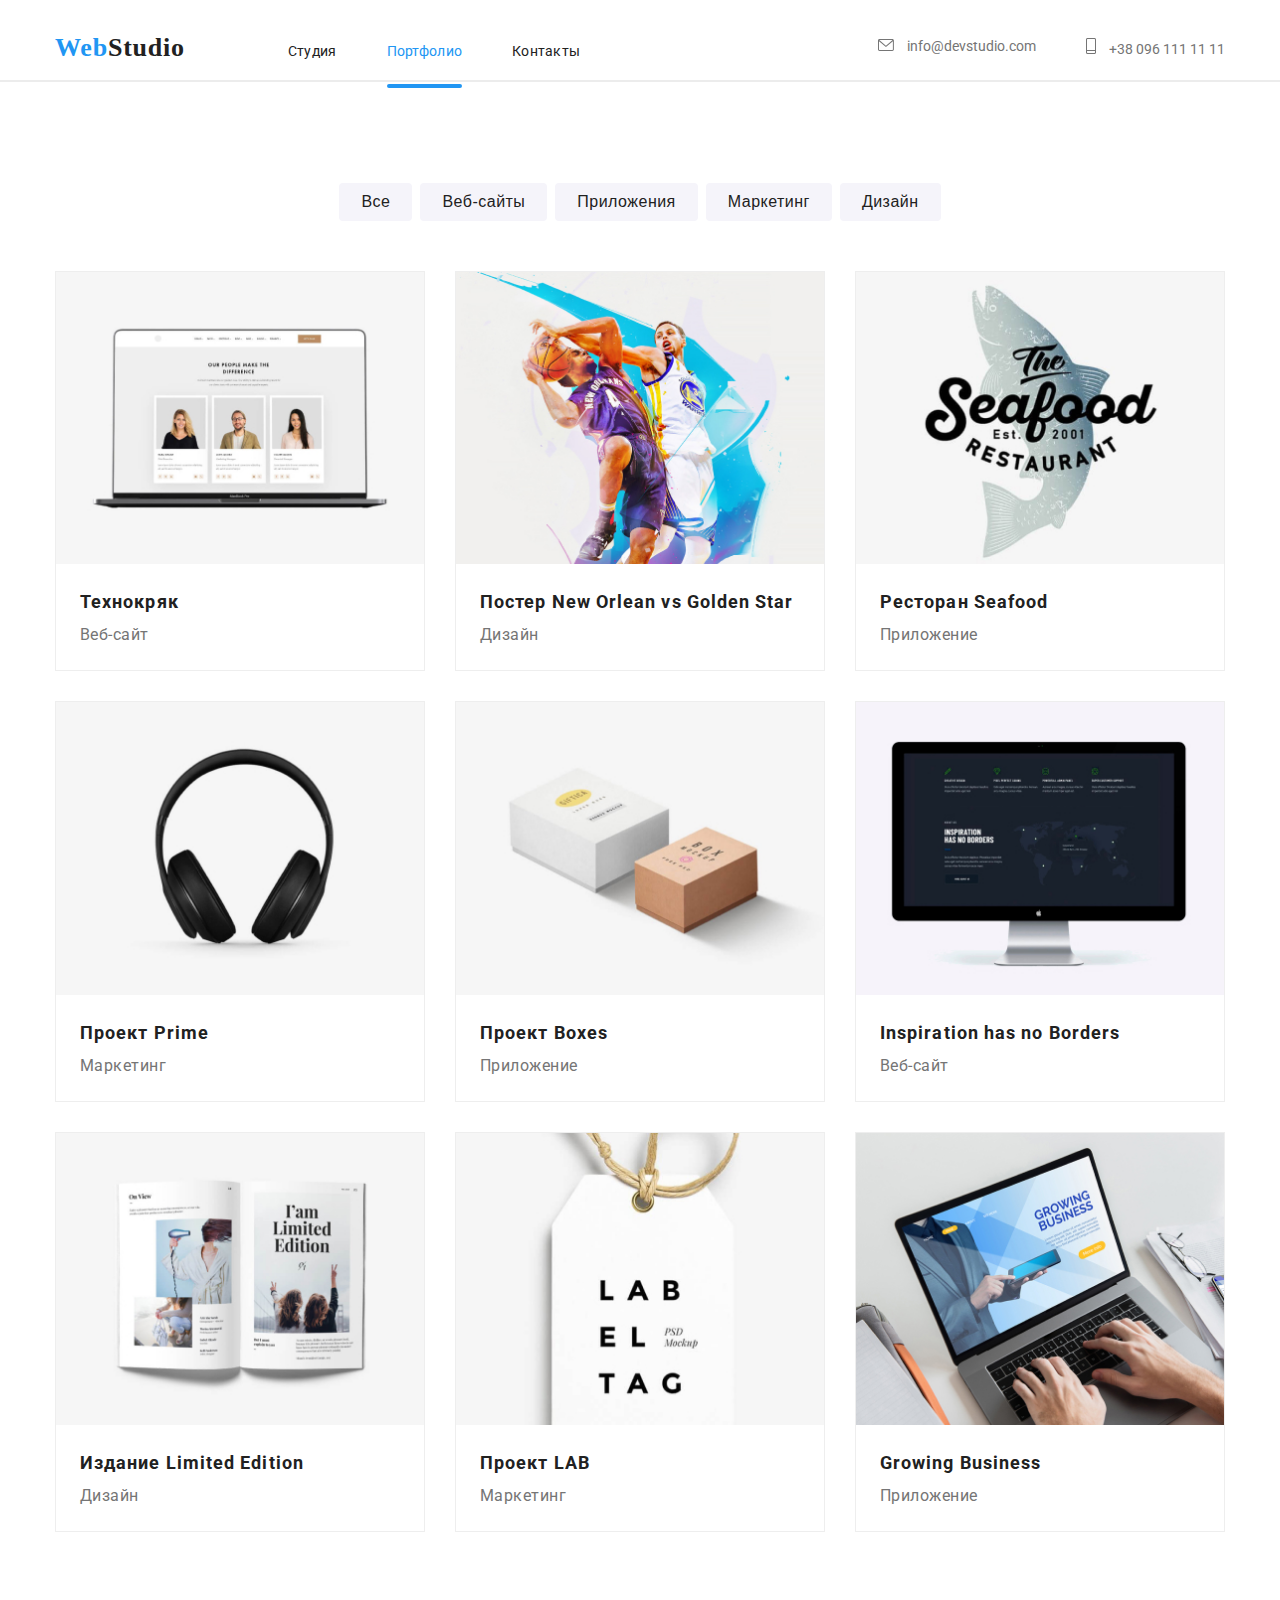
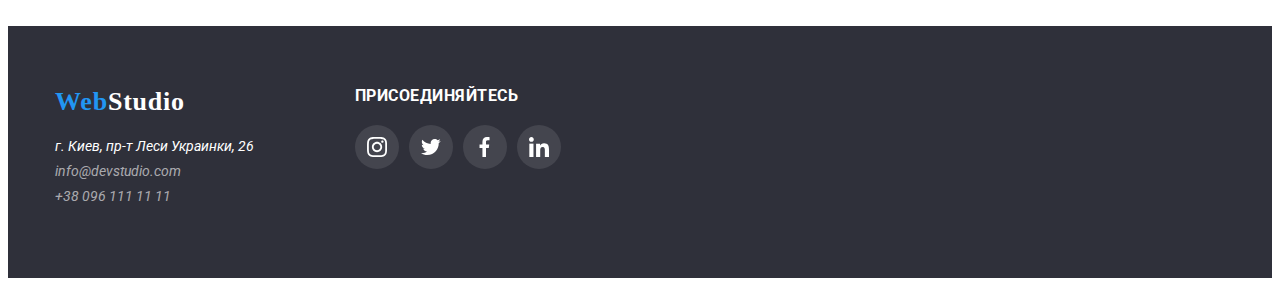
==== portfolio.html @ 0f7fd89b "2/3" ====
<!DOCTYPE html>
<html lang="ru">
<head>
  <meta charset="UTF-8">
  <meta name="viewport" content="width=device-width, initial-scale=1.0">
  <title>Портфолио</title>
  <link href="https://fonts.googleapis.com/css2?family=Roboto:wght@500&display=swap" rel="stylesheet">
  <link rel="stylesheet" href="https://cdnjs.cloudflare.com/ajax/libs/modern-normalize/1.0.0/modern-normalize.css" integrity="sha512-Zx6MlUMKSVJoQ+83OwhdILe8cSEsCzfqThJd7J/VA2UrK6Ctj85p+xzqfyuNXE5B1k25uUdmJ2OzItbBy9GHAQ==" crossorigin="anonymous" />
  <link rel="stylesheet" href="css/page.css">
</head>
<body>
  <header class="header">
    <div class="container header-container">
      <nav class="nav">
        <a href="./" class="logo"><span class="logo-blye">Web</span>Studio</a>
        <ul class="menu">
          <li class="nav-text">
            <a href="index.html" class="link text-nav">Студия</a>
          </li>
          <li class=" nav-text">
            <a href="#" class="link text-nav focus-studio">Портфолио</a>
          </li>
          <li class="nav-text">
            <a href="#contact" class="link text-nav">Контакты</a>
          </li>
        </ul>
      </nav>
      <ul class="nav-contact">
        <li class="link-contact">
          <a href="mailto:info@devstudio.com" class="link link-svg">
            <svg class="social-item-nav-svg">
              <use href="./photo/sprite/symbol-defs.svg#icon-mail"></use>
            </svg>
          info@devstudio.com</a>
        </li>
        <li class="link-contact">
          <a href="tel:+380961111111" class="link link-svg"> 
            <svg class="social-item-nav-svg phone-svg">
              <use href="./photo/sprite/symbol-defs.svg#icon-phone"></use>
            </svg>
          +38 096 111 11 11</a>
        </li>
      </ul>
    </div>
  </header>
  <div class="line"></div>
  <main class="main">
      <ul class="btn"> 
        <li class="button"><button type="button" class="services">Все</button></li>
        <li class="button"><button type="button" class="services">Веб-сайты</button></li>
        <li class="button"><button type="button" class="services">Приложения</button></li>
        <li class="button"><button type="button" class="services">Маркетинг</button></li>
        <li class="button"><button type="button" class="services">Дизайн</button></li>
      </ul>
      <section>
        <div class="container">
          <ul class="gallery">
            <li class="photo-item">
              <a class="link-galery" href="#">
                <img class="photo" src="photo/page/img.jpg" alt="Технокряк" width="370px" height="294px">
                <div class="containret-text-photo">
                  <h3 class="text-photo">Технокряк</h3>
                  <p class="text-photo-gray">Веб-сайт</p>
                </div>
              </a>
            </li>
            <li class="photo-item">
              <a class="link-galery" href="#">
                <img class="photo" src="photo/page/img-2.jpg" alt="Постер New Orlean vs Golden Star" width="370px" height="294px">
                <div class="containret-text-photo">
                  <h3 class="text-photo">Постер New Orlean vs Golden Star</h3>
                  <p class="text-photo-gray">Дизайн</p>
                </div>
            </a>
            </li>
            <li class="photo-item">
              <a class="link-galery" href="#">
                <img class="photo" src="photo/page/img-3.jpg" alt="Ресторан Seafood" width="370px" height="294px">
                <div class="containret-text-photo">
                  <h3 class="text-photo">Ресторан Seafood</h3>
                  <p class="text-photo-gray">Приложение</p> 
                </div>
              </a>
            </li>
            <li class="photo-item">
              <a class="link-galery" href="#">
                <img class="photo" src="photo/page/img-4.jpg" alt="Проект Prime" width="370px" height="294px">
                <div class="containret-text-photo">
                  <h3 class="text-photo">Проект Prime</h3>
                  <p class="text-photo-gray">Маркетинг</p>
                </div>
              </a>
            </li>
            <li class="photo-item">
              <a class="link-galery" href="#">
                <img class="photo" src="photo/page/img-5.jpg" alt="Проект Boxes" width="370px" height="294px">
                <div class="containret-text-photo">
                  <h3 class="text-photo">Проект Boxes</h3>
                  <p class="text-photo-gray">Приложение</p>
                </div>
              </a>
            </li>
            <li class="photo-item">
              <a class="link-galery" href="#">
                <img class="photo" src="photo/page/img-6.jpg" alt="Inspiration has no Borders" width="370px" height="294px">
                <div  class="containret-text-photo">
                  <h3 class="text-photo">Inspiration has no Borders</h3>
                  <p class="text-photo-gray">Веб-сайт</p>
                </div>
              </a>
            </li>
            <li  class="photo-item">
              <a class="link-galery" href="#">
                <img class="photo" src="photo/page/img-7.jpg" alt="Издание Limited Edition" width="370px" height="294px">
                <div class="containret-text-photo">
                  <h3 class="text-photo">Издание Limited Edition</h3>
                  <p class="text-photo-gray">Дизайн</p>
                </div>
              </a>
            </li>
            <li  class="photo-item">
              <a class="link-galery" href="#">
                <img class="photo" src="photo/page/img-8.jpg" alt="Проект LAB" width="370px" height="294px">
                <div class="containret-text-photo">
                  <h3 class="text-photo">Проект LAB</h3>
                  <p class="text-photo-gray">Маркетинг</p>
                </div>
              </a>
              </li>
              <li  class="photo-item">
                <a class="link-galery" href="#">
                  <img class="photo" src="photo/page/img-9.jpg" alt="Growing Business" width="370px" height="294px">
                  <div class="containret-text-photo">
                    <h3 class="text-photo">Growing Business</h3>
                    <p class="text-photo-gray">Приложение</p>
                  </div>
                </a>
            </li>
          </ul>
        </div>
      </section>
  </main>
  <footer class="footer">
    <div class="container-footer">
      <div>
      <a href="./" class="logo"><span class="logo-blye">Web</span>Studio</a>
      <address class="address">
        <ul>
          <li>
            <a href="https://goo.gl/maps/VjD2412M1aLJkWsU9" class="map link">г. Киев, пр-т Леси Украинки, 26</a>
          </li>
          <li>
            <a href="mailto:info@devstudio.com" class="link contact">info@devstudio.com</a>
          </li>
          <li>
            <a href="tel:+380961111111" id="contact" class="link contact">+38 096 111 11 11</a>
          </li>
        </ul>
      </address>
    </div>
      <div class="box-footer">
        <h3 class="footer-clases">присоединяйтесь</h3>
        <ul class="social-footer">
          <li class="social-list-footer">
            <a target="blank" class="social-link-footer-svg" href="https://www.instagram.com">
            <svg class="social-item-footer-svg">
              <use  href="./photo/sprite/symbol-defs.svg#icon-instagram"></use>
            </svg>  
          </a></li>
          <li class="social-list-footer">
            <a target="blank" class="social-link-footer-svg" href="https://twitter.com/home?lang=ru">
            <svg class="social-item-footer-svg">
              <use href="./photo/sprite/symbol-defs.svg#icon-twitter"></use>
            </svg>
          </a></li>
          <li class="social-list-footer">
            <a target="blank" class="social-link-footer-svg" href="https://twitter.com/home?lang=ru">
            <svg class="social-item-footer-svg">
              <use href="./photo/sprite/symbol-defs.svg#icon-facebook"></use>
            </svg>
          </a></li>
          <li class="social-list-footer">
            <a target="blank" class="social-link-footer-svg" href="https://www.linkedin.com">
            <svg class="social-item-footer-svg">
              <use href="./photo/sprite/symbol-defs.svg#icon-linkedin"></use>
            </svg>
          </a></li>
        </ul> 
      </div>
    </div>
  </footer>
</body>
</html>
---- css/page.css ----
:root{
    --main-color-text-gray:#757575;
    --accent-color-blue: #2196F3; 
    --background-color-white: #FFFFFF;
    --secondary-color-black: #212121;
    --bg-color-sektion: #2F303A;
    --bg-btn-color-white-gray: #F5F4FA;
}

*,
*::before,
*::after {
    box-sizing: inherit;
} 

html{
    box-sizing: border-box;
}

body{
    font-family: 'Roboto', sans-serif;
    font-size: 14px;
    color: var(--main-color-text-gray);
}

img{
    display: block;
    max-height: 100%;
    height: auto;
}

li{
    list-style: none;
}

h1, h2, h3, ul, p{
    margin: 0px;
    padding: 0px;
}

.container{
    width: 1200px;
    padding-left: 15px;
    padding-right: 15px;
    margin-right: auto;
    margin-left: auto;
}




        /* header */

.header{
    padding-top: 24px;
    padding-bottom: 25px;
    align-items: center;
    display: flex;
}
            
.header .container{
    display: flex;
}

.header-container {
    display: flex;
    align-items: center;
    justify-content: flex-end;
}

.nav{
    margin-right: auto;
}

.menu{
    display: inline-flex;
    
}

.nav-contact{
    display: inline-flex;
    
}

.nav-text{
    position: relative;
    color: var(--secondary-color-black);
    line-height: 1.142;
    letter-spacing: 0.02em;
    text-decoration: none;
    margin-right: 50px;
}    

.nav-text:last-child {
    margin-right: 0px;
}

.link-contact{
    margin-right: 50px;
}

.link-contact:last-child{
    margin-right: 0px;
}

.social-item-nav-svg{
    height: 12px;
    width: 16px;
    fill: var(--main-color-text-gray);
    margin-right: 10px;
}

.link-svg:hover .social-item-nav-svg{
    fill: var(--accent-color-blue);
}

.logo{
    font-family: 'raleway', 'sans-serif';
    color: var(--secondary-color-black);
    text-decoration: none;
    font-weight: bold;
    font-size: 26px;
    line-height: 1.23;
    letter-spacing: 0.03em;
    margin-right: 100px;
}

.logo-blye{
    color: var(--accent-color-blue);
}

.line{
    position: absolute;
    width: 1600px;
    height: 0px;
    left: 0px;
    top: 80px;
    border: 1px solid #ECECEC;
}

.phone-svg{
    height: 16px;
    width: 10px;
    fill: var(--main-color-text-gray);
}

.text-nav::after {
    content: "";
    position: absolute; 
    margin-top: 25px;
    border-radius: 2px;
    border: 2px solid var(--accent-color-blue);
    display: block;
    left: 0;
    right: 0;
    background-color: var(--accent-color-blue);
    pointer-events: none;
    opacity: 0;
}

.text-nav:hover::after,
.text-nav:focus::after{
    opacity: 1;
}

.focus-studio::after{
    opacity: 1;
}

.text-nav.focus-studio{
    color: var(--accent-color-blue);
}

        /* link */

.link-galery{
    display: block;
    text-decoration: none;
    color: inherit;
    width: 100%;
    height: 100%;
}



.link{
    text-decoration: none;
    color: inherit;
}

.link:focus,
.link:hover{
    color: var(--accent-color-blue);
}

    /* button */
    
.services{
    color: var(--secondary-color-black);
    background-color: var(--bg-btn-color-white-gray);
    font-size: 16px;
    line-height: 1.62;
    letter-spacing: 0.03em;
    border-radius: 4px;
    padding: 6px 22px; 
    border: none; 
    outline: none;   
} 

.btn{
    display: flex;
    flex-wrap: wrap;
    justify-content: center;
}

.button:not(:last-child){
    margin-right: 8px;
}

.services:hover,
.services:focus{
    background-color: var(--accent-color-blue);
    color: var(--background-color-white);
}

    /* main */

.main{
    padding-top: 94px;
    padding-bottom: 94px;
}

.gallery{
    display: flex;
    flex-wrap: wrap;
}

.link-galery:hover,
.link-galery:focus{
    box-shadow: 0px 1px 1px rgba(0, 0, 0, 0.12), 0px 4px 4px rgba(0, 0, 0, 0.06), 1px 4px 6px rgba(0, 0, 0, 0.16);  
}

.photo{
    width: 100%;
}

.photo-item{
    border: 1px solid #EEEEEE;
    width: 370px;
    height: auto;
    margin-top: 50px;
}

.photo-item:not(:nth-child(3n + 1)){
    margin-left: 30px;
}

.photo-item:nth-child(n + 4){
    margin-top: 30px;
}

.containret-text-photo{
    padding: 20px 24px;
}

.text-photo{
    color: var(--secondary-color-black);
    font-weight: bold;
    font-size: 18px;
    line-height: 2;
    letter-spacing: 0.06em;
}

.text-photo-gray{
    font-size: 16px;
    line-height: 1.87;
    letter-spacing: 0.03em;
}

    /* footer */

.footer{
    background-color: var(--bg-color-sektion);
    height: 252px;
    padding-top: 60px;
}

.footer .logo{
    color: var(--background-color-white);
}

.address{
    margin-top: 20px;
}

.map{
    color: var(--background-color-white);
}

.contact{
    color: rgba(255, 255, 255, 0.6);
}

.address li{
    margin-bottom: 9px;
}



.link-svg:hover .social-item-nav-svg,
.link-svg:focus .social-item-nav-svg{
    fill: var(--accent-color-blue);
}

.social-item-footer-svg{
    width: 20px;
    height: 20px;
    fill: var(--background-color-white);
}

.social-list-footer{
    margin-left: auto;
    margin-right: auto;
}


.social-link-footer-svg{
    display: flex;
    width: 44px;
    height: 44px;
    border-radius: 50%;
    align-items: center;
    justify-content: center;
    background-color: rgba(255, 255, 255, 0.1);
    margin-right: 10px;
}

.social-footer{
    display: flex;
    margin-top: 20px;
}

.social-link-footer-svg:hover,
.social-link-footer-svg:focus{
    background-color: var(--accent-color-blue);
}

.footer-clases{
    text-transform: uppercase;
    color: var(--background-color-white);
    font-weight: bold;
    font-size: 1.166;
    letter-spacing: 0.03em;
}

.container-footer{
    display: flex;
    width: 1200px;
    padding-left: 15px;
    padding-right: 15px;
    margin-right: auto;
    margin-left: auto;
}

.box-footer{
    margin-left: 70px;
}
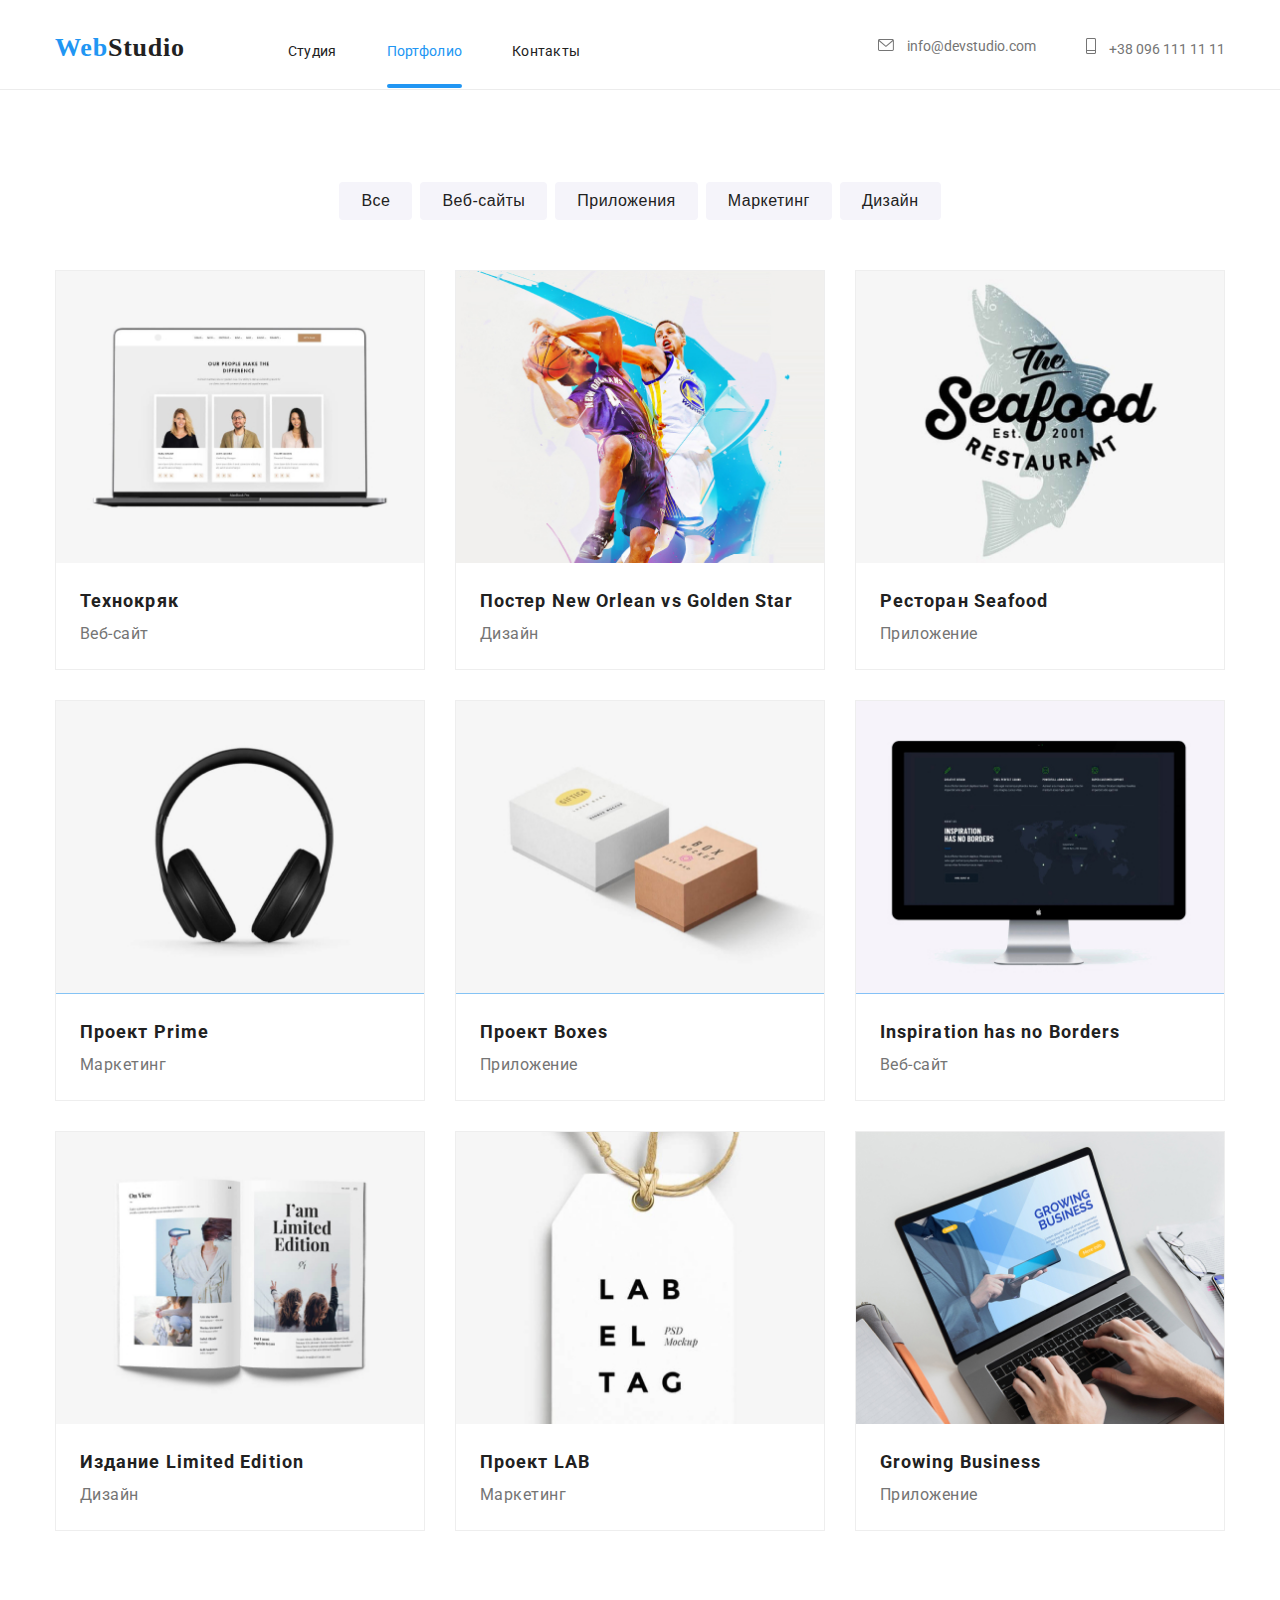
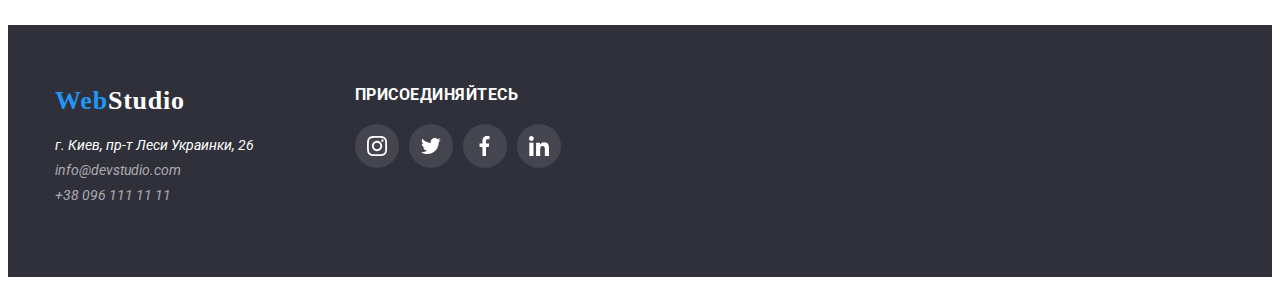
==== commit 8fc887fc: "footer-mail" ====
--- a/portfolio.html
+++ b/portfolio.html
@@ -43,7 +43,7 @@
       </ul>
     </div>
   </header>
-  <div class="line"></div>
+  <div class="air"></div>
   <main class="main">
       <ul class="btn"> 
         <li class="button"><button type="button" class="services">Все</button></li>
@@ -57,16 +57,33 @@
           <ul class="gallery">
             <li class="photo-item">
               <a class="link-galery" href="#">
-                <img class="photo" src="photo/page/img.jpg" alt="Технокряк" width="370px" height="294px">
+                <div class="blye-box-gallery">
+                  <img class="photo" src="photo/page/img.jpg" alt="Технокряк" width="370px" height="294px">
+                  <div class="blye-box-gallery-text">
+                    <p class="blye-text">
+                        Технокряк это современная площадка распространения коронавируса.
+                        Компании используют эту платформу для цифрового шпионажа и атак на защищённые сервера конкурентов.
+                    </p>
+                  </div>
+                </div>
                 <div class="containret-text-photo">
                   <h3 class="text-photo">Технокряк</h3>
                   <p class="text-photo-gray">Веб-сайт</p>
                 </div>
-              </a>
-            </li>
-            <li class="photo-item">
-              <a class="link-galery" href="#">
+                
+              </a>
+            </li>
+            <li class="photo-item">
+              <a class="link-galery" href="#">
+                <div class="blye-box-gallery">
                 <img class="photo" src="photo/page/img-2.jpg" alt="Постер New Orlean vs Golden Star" width="370px" height="294px">
+                <div class="blye-box-gallery-text">
+                  <p class="blye-text">
+                      Технокряк это современная площадка распространения коронавируса.
+                      Компании используют эту платформу для цифрового шпионажа и атак на защищённые сервера конкурентов.
+                  </p>
+                </div>
+              </div>
                 <div class="containret-text-photo">
                   <h3 class="text-photo">Постер New Orlean vs Golden Star</h3>
                   <p class="text-photo-gray">Дизайн</p>
@@ -75,7 +92,15 @@
             </li>
             <li class="photo-item">
               <a class="link-galery" href="#">
+                <div class="blye-box-gallery">
                 <img class="photo" src="photo/page/img-3.jpg" alt="Ресторан Seafood" width="370px" height="294px">
+                <div class="blye-box-gallery-text">
+                  <p class="blye-text">
+                      Технокряк это современная площадка распространения коронавируса.
+                      Компании используют эту платформу для цифрового шпионажа и атак на защищённые сервера конкурентов.
+                  </p>
+                </div>
+              </div>
                 <div class="containret-text-photo">
                   <h3 class="text-photo">Ресторан Seafood</h3>
                   <p class="text-photo-gray">Приложение</p> 
@@ -84,7 +109,15 @@
             </li>
             <li class="photo-item">
               <a class="link-galery" href="#">
+                <div class="blye-box-gallery">
                 <img class="photo" src="photo/page/img-4.jpg" alt="Проект Prime" width="370px" height="294px">
+                <div class="blye-box-gallery-text">
+                  <p class="blye-text">
+                      Технокряк это современная площадка распространения коронавируса.
+                      Компании используют эту платформу для цифрового шпионажа и атак на защищённые сервера конкурентов.
+                  </p>
+                </div>
+              </div>
                 <div class="containret-text-photo">
                   <h3 class="text-photo">Проект Prime</h3>
                   <p class="text-photo-gray">Маркетинг</p>
@@ -93,7 +126,15 @@
             </li>
             <li class="photo-item">
               <a class="link-galery" href="#">
+                <div class="blye-box-gallery">
                 <img class="photo" src="photo/page/img-5.jpg" alt="Проект Boxes" width="370px" height="294px">
+                <div class="blye-box-gallery-text">
+                  <p class="blye-text">
+                      Технокряк это современная площадка распространения коронавируса.
+                      Компании используют эту платформу для цифрового шпионажа и атак на защищённые сервера конкурентов.
+                  </p>
+                </div>
+              </div>
                 <div class="containret-text-photo">
                   <h3 class="text-photo">Проект Boxes</h3>
                   <p class="text-photo-gray">Приложение</p>
@@ -102,7 +143,15 @@
             </li>
             <li class="photo-item">
               <a class="link-galery" href="#">
+                <div class="blye-box-gallery">
                 <img class="photo" src="photo/page/img-6.jpg" alt="Inspiration has no Borders" width="370px" height="294px">
+                <div class="blye-box-gallery-text">
+                  <p class="blye-text">
+                      Технокряк это современная площадка распространения коронавируса.
+                      Компании используют эту платформу для цифрового шпионажа и атак на защищённые сервера конкурентов.
+                  </p>
+                </div>
+              </div>
                 <div  class="containret-text-photo">
                   <h3 class="text-photo">Inspiration has no Borders</h3>
                   <p class="text-photo-gray">Веб-сайт</p>
@@ -111,7 +160,15 @@
             </li>
             <li  class="photo-item">
               <a class="link-galery" href="#">
+                <div class="blye-box-gallery">
                 <img class="photo" src="photo/page/img-7.jpg" alt="Издание Limited Edition" width="370px" height="294px">
+                <div class="blye-box-gallery-text">
+                  <p class="blye-text">
+                      Технокряк это современная площадка распространения коронавируса.
+                      Компании используют эту платформу для цифрового шпионажа и атак на защищённые сервера конкурентов.
+                  </p>
+                </div>
+              </div>
                 <div class="containret-text-photo">
                   <h3 class="text-photo">Издание Limited Edition</h3>
                   <p class="text-photo-gray">Дизайн</p>
@@ -120,7 +177,15 @@
             </li>
             <li  class="photo-item">
               <a class="link-galery" href="#">
+                <div class="blye-box-gallery">
                 <img class="photo" src="photo/page/img-8.jpg" alt="Проект LAB" width="370px" height="294px">
+                <div class="blye-box-gallery-text">
+                  <p class="blye-text">
+                      Технокряк это современная площадка распространения коронавируса.
+                      Компании используют эту платформу для цифрового шпионажа и атак на защищённые сервера конкурентов.
+                  </p>
+                </div>
+              </div>
                 <div class="containret-text-photo">
                   <h3 class="text-photo">Проект LAB</h3>
                   <p class="text-photo-gray">Маркетинг</p>
@@ -129,7 +194,15 @@
               </li>
               <li  class="photo-item">
                 <a class="link-galery" href="#">
+                  <div class="blye-box-gallery">
                   <img class="photo" src="photo/page/img-9.jpg" alt="Growing Business" width="370px" height="294px">
+                  <div class="blye-box-gallery-text">
+                    <p class="blye-text">
+                        Технокряк это современная площадка распространения коронавируса.
+                        Компании используют эту платформу для цифрового шпионажа и атак на защищённые сервера конкурентов.
+                    </p>
+                  </div>
+                </div>
                   <div class="containret-text-photo">
                     <h3 class="text-photo">Growing Business</h3>
                     <p class="text-photo-gray">Приложение</p>
--- a/css/page.css
+++ b/css/page.css
@@ -53,11 +53,24 @@
 
         /* header */
 
+.air{
+    height: 80px;
+}
+
 .header{
+    position: fixed;
     padding-top: 24px;
     padding-bottom: 25px;
     align-items: center;
     display: flex;
+    left: 0;
+    right: 0;
+    z-index: 55;
+    background-color: var(--background-color-white);
+    border-top: 0;
+    border-right: 0;
+    border-left: 0;
+    border-bottom: 1px solid #ECECEC;
 }
             
 .header .container{
@@ -131,15 +144,6 @@
     color: var(--accent-color-blue);
 }
 
-.line{
-    position: absolute;
-    width: 1600px;
-    height: 0px;
-    left: 0px;
-    top: 80px;
-    border: 1px solid #ECECEC;
-}
-
 .phone-svg{
     height: 16px;
     width: 10px;
@@ -153,6 +157,7 @@
     border-radius: 2px;
     border: 2px solid var(--accent-color-blue);
     display: block;
+    transition-duration: 300ms;
     left: 0;
     right: 0;
     background-color: var(--accent-color-blue);
@@ -186,6 +191,7 @@
 
 
 .link{
+    transition-duration: 300ms;
     text-decoration: none;
     color: inherit;
 }
@@ -205,6 +211,7 @@
     letter-spacing: 0.03em;
     border-radius: 4px;
     padding: 6px 22px; 
+    transition-duration: 300ms;
     border: none; 
     outline: none;   
 } 
@@ -226,6 +233,7 @@
 }
 
     /* main */
+
 
 .main{
     padding-top: 94px;
@@ -279,6 +287,40 @@
     letter-spacing: 0.03em;
 }
 
+.blye-box-gallery{
+    position: relative;
+    overflow: hidden;
+}
+
+
+.blye-box-gallery-text{ 
+    position: absolute;
+    left: 0;
+    right: 0;
+    top: 0;
+    bottom: 0;
+    padding-top: 63px;
+    background: rgba(33, 150, 243, 0.9);
+    transform: translateY(100%);
+    transition-duration: 300ms;
+    transition: transform 0.5s;
+}
+
+.blye-text{
+    font-size: 18px;
+    line-height: 1.56;
+    letter-spacing: 0.03em;
+    color: var(--bg-btn-color-white-gray);
+    text-align: center;
+    
+}
+
+.link-galery:hover .blye-box-gallery-text,
+.link-galery:focus .blye-box-gallery-text{
+    opacity: 1;
+    transform: translateY(-0%);
+}
+
     /* footer */
 
 .footer{
@@ -332,6 +374,7 @@
     height: 44px;
     border-radius: 50%;
     align-items: center;
+    transition-duration: 300ms;
     justify-content: center;
     background-color: rgba(255, 255, 255, 0.1);
     margin-right: 10px;
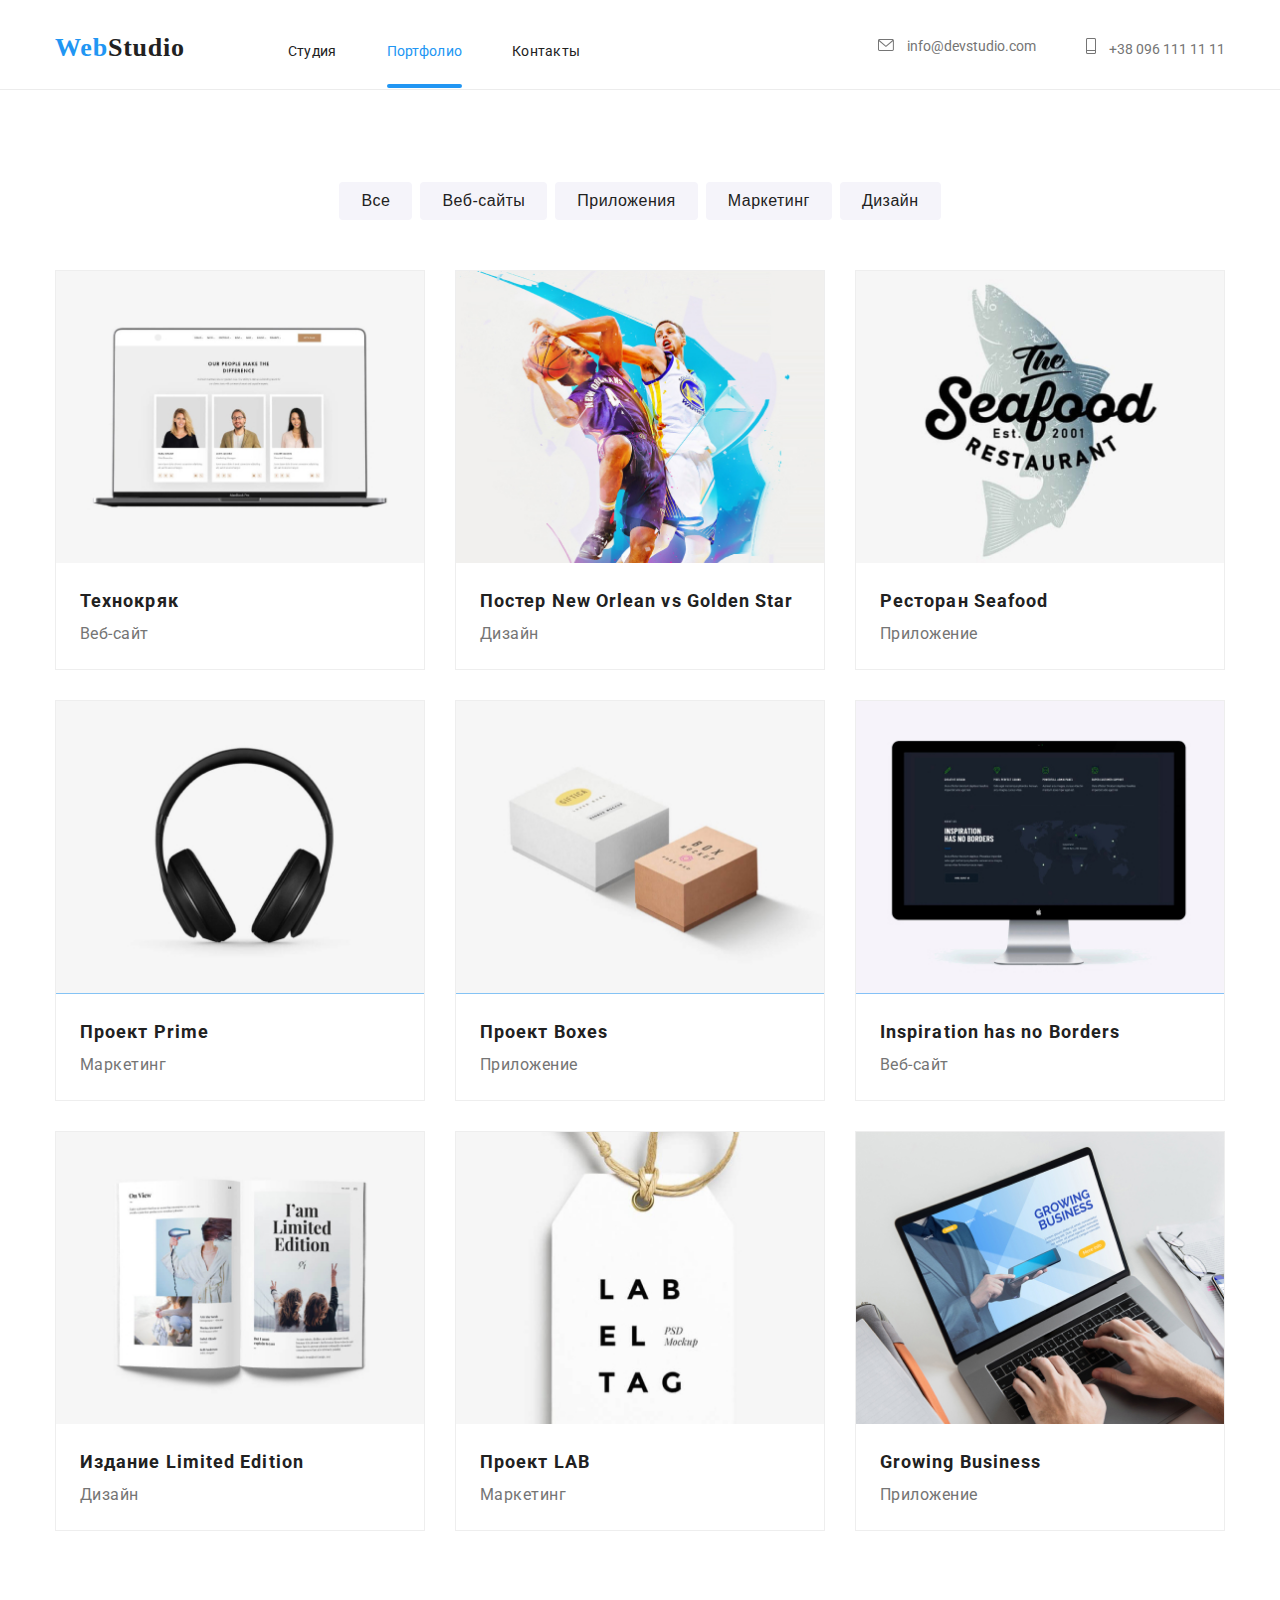
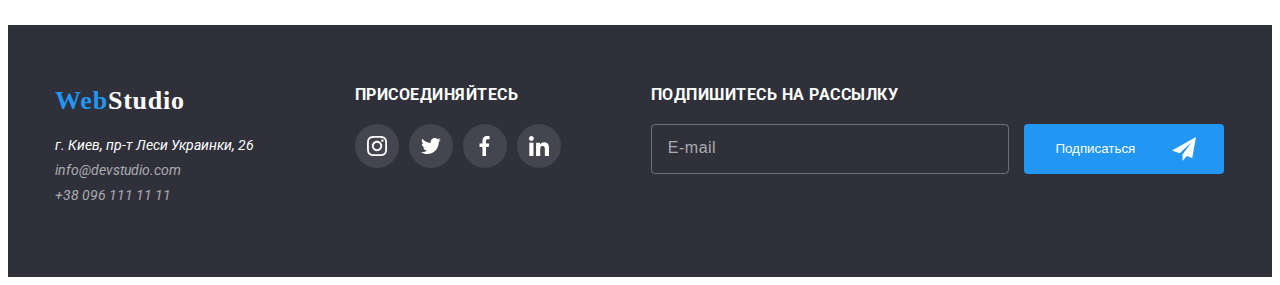
==== commit 022e0b43: "modal" ====
--- a/portfolio.html
+++ b/portfolio.html
@@ -260,6 +260,17 @@
           </a></li>
         </ul> 
       </div>
+      <div>
+        <h3 class="footer-clases">Подпишитесь на рассылку</h3>
+        <form class="mailing">
+          <input type="email" class="mail" name="mail" placeholder="E-mail" required>
+          <button type="submit" class="btn-footer">Подписаться
+            <svg class="social-item-btn">
+              <use href="./photo/sprite/symbol-defs-2.svg#icon-send"></use>
+            </svg>
+          </button>
+        </form>
+      </div>
     </div>
   </footer>
 </body>
--- a/css/page.css
+++ b/css/page.css
@@ -408,5 +408,86 @@
 }
 
 .box-footer{
+    width: 206px;
+    height: 80px;
     margin-left: 70px;
+    margin-right: 90px;
+}
+
+.mailing .btn{
+    font-size: 16px;
+    line-height: 1.87;
+    letter-spacing: 0.06em;
+    transition-duration: 300ms;
+}
+
+.mail{
+    width: 358px;
+    height: 50px;
+    border: 1px solid rgba(255, 255, 255, 0.3);
+    border-radius: 4px;
+    background-color: transparent;
+    outline: none;
+    margin-right: 12px;
+    color: var(--background-color-white);
+    padding-left: 16px;
+    margin-top: 20px;
+}
+
+.mail::placeholder{
+    font-size: 16px;
+    line-height: 1.25;
+    letter-spacing: 0.03em;
+    color: rgba(255, 255, 255, 0.6);
+}
+
+.mail:-webkit-autofill,
+.mail:-webkit-autofill:hover, 
+.mail:-webkit-autofill:focus{
+    -webkit-text-fill-color: var(--background-color-white);
+    -webkit-box-shadow: 0 0 0px 1000px var(--bg-color-sektion) inset;
+}
+
+.mail:focus{
+    border-color: var(--accent-color-blue);
+}
+
+.mail:focus::placeholder{
+    color: var(--background-color-white);
+}
+
+.social-item-btn{
+    position: absolute;
+    right: 28px;
+    top: 13px;
+    width: 24px;
+    height: 24px;
+    justify-content: center;
+    align-items: center;
+    fill: var(--background-color-white);
+}
+
+.btn-footer:focus .social-item-btn,
+.btn-footer:hover .social-item-btn{  
+    fill: var(--accent-color-blue);
+    transition-duration: 300ms;
+    color: var(--accent-color-blue);
+}
+
+.btn-footer:hover{
+    color: var(--accent-color-blue);
+    background-color: var(--background-color-white);
+    transition-duration: 300ms;
+}
+
+.btn-footer{
+    width: 200px;
+    height: 50px;
+    position: relative;
+    padding-right: 63px;
+    color: var(--background-color-white);
+    background-color: var(--accent-color-blue);
+    border: 0;
+    border-radius: 4px;
+    
 }